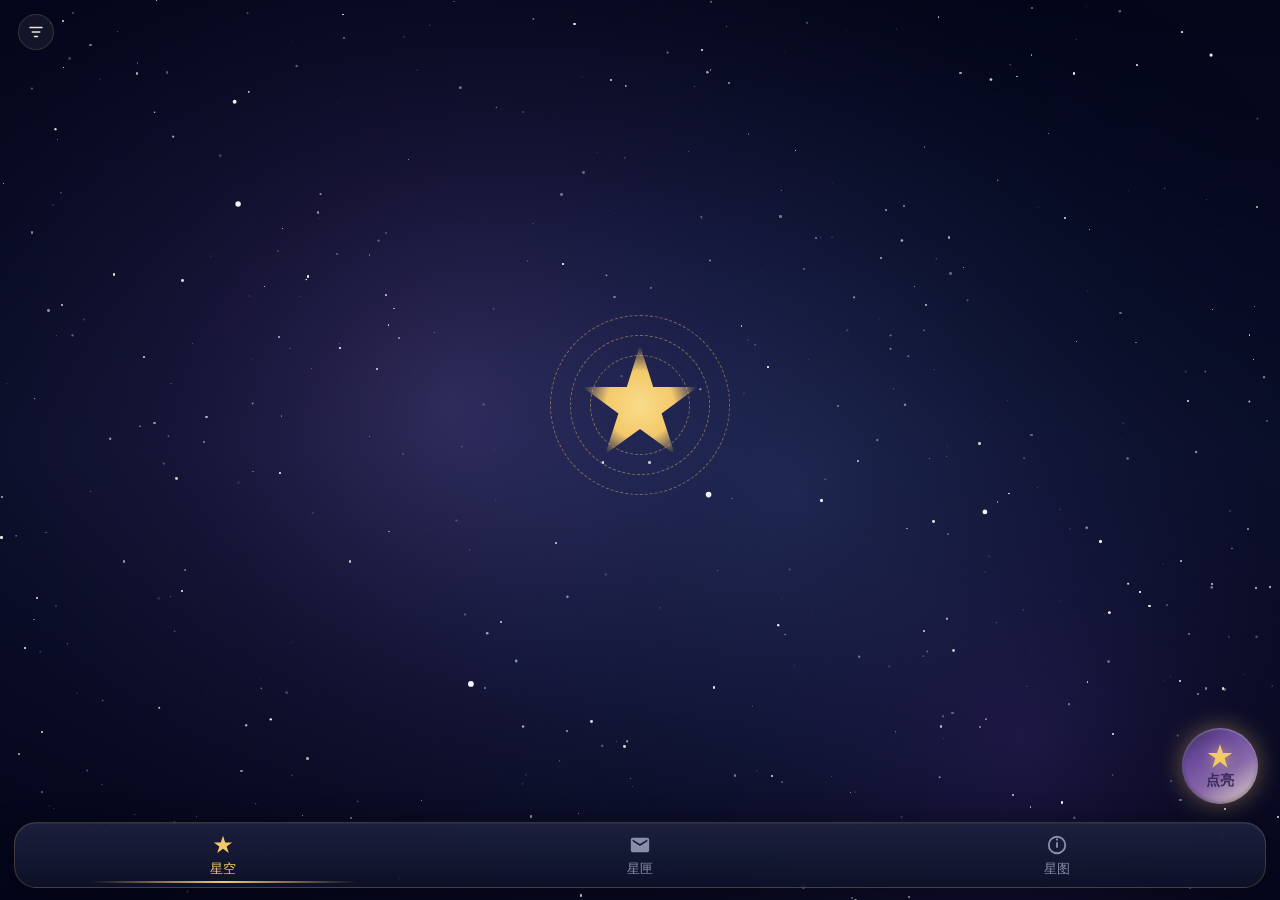
==== index.html @ 1889f966 "Add files via upload" ====
<!DOCTYPE html>
<html lang="zh-CN">
<head>
  <meta charset="UTF-8">
  <meta name="viewport" content="width=device-width, initial-scale=1, viewport-fit=cover">
  <meta name="theme-color" content="#0a0e1a">
  <title>星语</title>
  <link rel="icon" href="data:image/svg+xml,%3Csvg xmlns='http://www.w3.org/2000/svg' viewBox='0 0 100 100'%3E%3Ctext y='.9em' font-size='90'%3E⭐%3C/text%3E%3C/svg%3E">
  <link rel="stylesheet" href="css/style.css?v=20260917AI">
</head>
<body>
  <!-- ============ 星空首页 ============ -->
  <div id="sky" class="sky">
    <!-- 顶部栏 -->
    <header class="topbar">
      <button class="tb-icon" id="btn-filter" aria-label="筛选">
        <svg viewBox="0 0 24 24" fill="none" stroke="currentColor" stroke-width="2" stroke-linecap="round" stroke-linejoin="round"><path d="M4 6h16M7 12h10M10 18h4"/></svg>
      </button>
      <div class="tb-right" style="width:36px"></div>
    </header>

    <!-- 筛选下拉 -->
    <div id="filter-bar" class="filter-bar" hidden>
      <button class="fb-item active" data-filter="all">全部</button>
      <button class="fb-item" data-filter="happy">开心</button>
      <button class="fb-item" data-filter="calm">平静</button>
      <button class="fb-item" data-filter="sad">难过</button>
      <button class="fb-item" data-filter="annoyed">烦躁</button>
      <button class="fb-item" data-filter="angry">愤怒</button>
      <button class="fb-item" data-filter="anxious">焦虑</button>
      <button class="fb-item" data-filter="tired">疲惫</button>
    </div>

    <!-- 背景层 -->
    <canvas id="sky-canvas" class="sky-canvas"></canvas>
    <div class="sky-bg" id="sky-bg"></div>
    <!-- 中心大金星 + 涟漪（仅空状态展示） -->
    <div class="sky-center" id="sky-center" hidden>
      <div class="center-star"></div>
      <div class="center-ripples">
        <span></span><span></span><span></span>
      </div>
    </div>
    <!-- 数据星星 -->
    <div class="sky-stars" id="sky-stars"></div>

    <!-- FAB -->
    <button id="fab-add" class="fab-add" aria-label="点亮">
      <svg viewBox="0 0 48 48" class="fab-star"><path d="M24 4 L29 19 L45 19 L32 28 L37 44 L24 34 L11 44 L16 28 L3 19 L19 19 Z"/></svg>
      <span>点亮</span>
    </button>
  </div>

  <!-- 底部 Tab（放在 #sky 外，保证在各面板之上可点击） -->
  <nav class="nav">
    <button class="nav-item active" data-tab="sky"><svg viewBox="0 0 24 24" fill="currentColor"><path d="M12 2l2.4 7.2H22l-6 4.4 2.3 7-6.3-4.5-6.3 4.5 2.3-7L2 9.2h7.6z"/></svg><span>星空</span></button>
    <button class="nav-item" data-tab="box"><svg viewBox="0 0 24 24" fill="currentColor"><path d="M20 4H4a2 2 0 0 0-2 2v12a2 2 0 0 0 2 2h16a2 2 0 0 0 2-2V6a2 2 0 0 0-2-2zm0 4-8 5-8-5V6l8 5 8-5v2z"/></svg><span>星匣</span></button>
    <button class="nav-item" data-tab="stats"><svg viewBox="0 0 24 24" fill="currentColor"><path d="M12 2a10 10 0 1 0 10 10A10 10 0 0 0 12 2zm0 18a8 8 0 1 1 8-8 8 8 0 0 1-8 8zm-1-11h2v6h-2zm0-4h2v2h-2z"/></svg><span>星图</span></button>
  </nav>

  <!-- ============ 收集页 ============ -->
  <div id="view-box" class="panel" hidden>
    <header class="panel-header">
      <div class="ph-row">
        <button class="panel-back" data-close aria-label="返回星空">
          <svg viewBox="0 0 24 24" fill="none" stroke="currentColor" stroke-width="2" stroke-linecap="round" stroke-linejoin="round"><path d="m15 18-6-6 6-6"/></svg>
        </button>
        <h2>收集</h2>
      </div>
      <p class="panel-sub">那些已经翻篇的心事，被星光轻轻收好</p>
    </header>
    <div id="box-list"></div>
    <div id="box-empty" class="panel-empty" hidden>还没有收藏的星星</div>
  </div>

  <!-- ============ 星图页 ============ -->
  <div id="view-stats" class="panel panel-chart" hidden>
    <header class="chart-header">
      <button class="panel-back chart-back" data-close aria-label="返回星空">
        <svg viewBox="0 0 24 24" fill="none" stroke="currentColor" stroke-width="2" stroke-linecap="round" stroke-linejoin="round"><path d="m15 18-6-6 6-6"/></svg>
      </button>
      <span class="ch-deco"></span>
      <h2>星图</h2>
      <span class="ch-deco"></span>
    </header>
    <div id="stats-body" class="chart-body"></div>
  </div>

  <!-- ============ 写信弹层 ============ -->
  <div id="compose" class="sheet" hidden>
    <div class="sheet-mask" id="compose-mask"></div>
    <div class="compose-sheet">
      <button class="cs-close" id="compose-close">✕</button>
      <div class="cs-title">把心事写进星光</div>

      <!-- 纸感输入框 -->
      <div class="paper-input">
        <textarea id="write-text" rows="5" placeholder="今天想写点什么…"></textarea>
      </div>

      <!-- 心情：圆形 5 角星按钮（不是 emoji） -->
      <div class="cs-moods" id="write-moods"></div>

      <!-- 标签 -->
      <div class="cs-tags" id="write-tags"></div>

      <div class="cs-actions">
        <button class="sh-btn" id="btn-image">📷</button>
        <button class="sh-btn" id="btn-voice">🎤</button>
        <button class="sh-send" id="btn-send">点亮</button>
      </div>

      <div class="write-preview-images" id="preview-images"></div>
      <div class="write-preview-voice" id="preview-voice" hidden></div>
    </div>
  </div>

  <!-- ============ 详情弹层 ============ -->
  <div id="detail" class="sheet" hidden>
    <div class="sheet-mask" id="detail-mask"></div>
    <div class="sheet-body" id="detail-body"></div>
  </div>

  <!-- Toast -->
  <div id="toast" class="toast"></div>

  <!-- 录音指示 -->
  <div id="rec-indicator" class="rec-indicator" hidden>
    <div class="rec-ring"></div>
    <span id="rec-time">00:00</span>
    <button id="rec-cancel" type="button">取消</button>
  </div>

  <input type="file" id="file-image" accept="image/*" multiple hidden>

  <script src="js/data.js?v=20260917AI"></script>
  <script src="js/db.js?v=20260917AI"></script>
  <script src="js/app.js?v=20260917AI"></script>
</body>
</html>
---- css/style.css ----
/* ============ 星语 V2 · 完全对齐参考图 ============ */
@import url('https://fonts.loli.net/css2?family=Caveat:wght@400;500;600;700&family=Noto+Serif+SC:wght@300;500;700&display=swap');

:root {
  --bg-0: #080c18;
  --bg-1: #0e1328;
  --gold: #f4c96a;
  --gold-dim: #c89a3a;
  --gold-glow: rgba(244, 201, 106, 0.5);
  --glass: rgba(14, 18, 40, 0.82);
  --glass-brd: rgba(244, 201, 106, 0.28);
  --text: #ede7d9;
  --text-soft: #8a8fa8;
}
* { box-sizing: border-box; margin: 0; padding: 0; -webkit-tap-highlight-color: transparent; }
html, body { height: 100%; overflow: hidden; }
body { font-family: 'Noto Serif SC', serif; color: var(--text); -webkit-font-smoothing: antialiased; font-size: 16px; -webkit-text-size-adjust: 100%; }

/* ============ 星云背景（Canvas 动态绘制） ============ */
.sky {
  position: fixed; inset: 0;
  background: linear-gradient(180deg, #04061a 0%, #0a0e28 50%, #04061a 100%);
  overflow: hidden;
}
.sky-canvas {
  position: absolute; inset: 0;
  width: 100%; height: 100%;
  pointer-events: none;
}

/* 背景星点（多层） */
.sky-bg { position: absolute; inset: 0; pointer-events: none; }
.sky-bg .bg-s {
  position: absolute; border-radius: 50%;
  background: #fff;
  animation: twinkle 3s ease-in-out infinite;
}
@keyframes twinkle {
  0%,100% { opacity: 0.15; transform: scale(0.9); }
  50%     { opacity: 1;    transform: scale(1.2); }
}

/* ============ 顶部栏 ============ */
.topbar {
  position: relative; z-index: 10;
  display: flex; align-items: center; justify-content: space-between;
  padding: 14px 18px 6px;
  padding-top: calc(env(safe-area-inset-top) + 14px);
}
/* 标题组：— 星语 —（与星图页标题同款） */
.tb-title-wrap {
  display: flex; align-items: center; gap: 10px;
}
.tb-title {
  font-family: 'Noto Serif SC', serif;
  font-size: 24px; font-weight: 700;
  color: #f5f1e6;
  letter-spacing: 6px;
  padding-left: 6px; /* 抵消末字间距，视觉居中 */
  text-shadow: 0 0 18px rgba(170,185,255,0.45);
}
.tb-deco {
  flex: 0 0 auto; width: 26px; height: 2px; border-radius: 2px;
  background: linear-gradient(90deg, transparent, rgba(205,212,240,0.75));
}
.tb-deco:last-child {
  background: linear-gradient(90deg, rgba(205,212,240,0.75), transparent);
}
.tb-right { display: flex; gap: 14px; }
.tb-icon {
  width: 36px; height: 36px; border-radius: 50%;
  display: flex; align-items: center; justify-content: center;
  background: rgba(255,255,255,0.06);
  border: 1px solid rgba(244,201,106,0.15);
  color: var(--text);
  cursor: pointer;
  transition: all 0.2s;
}
.tb-icon svg { width: 18px; height: 18px; }
.tb-icon:active { background: rgba(244,201,106,0.15); color: var(--gold); }

/* 筛选栏：8 项换行，每行 4 个等宽，一屏看全 */
.filter-bar {
  position: relative; z-index: 10;
  display: flex; flex-wrap: wrap; gap: 8px; padding: 6px 18px;
}
.filter-bar[hidden] { display: none; }
.fb-item {
  flex: 0 0 calc(25% - 6px);
  font-family: 'Noto Serif SC', serif; font-size: 14px;
  padding: 7px 0; border-radius: 18px;
  background: rgba(255,255,255,0.06);
  border: 1px solid rgba(244,201,106,0.15);
  color: var(--text-soft);
  cursor: pointer; white-space: nowrap; text-align: center;
}
.fb-item.active {
  background: rgba(244,201,106,0.18);
  border-color: var(--gold-dim);
  color: var(--gold);
}

/* ============ 中心金星 + 涟漪（空状态） ============ */
.sky-center {
  position: absolute; top: 45%; left: 50%;
  transform: translate(-50%, -50%);
  pointer-events: none;
}
.center-star {
  width: 120px; height: 120px;
  margin: 0 auto;
  background: radial-gradient(circle, #f9dc8a 0%, var(--gold) 40%, transparent 70%);
  clip-path: polygon(50% 0%, 61% 35%, 98% 35%, 68% 57%, 79% 91%, 50% 70%, 21% 91%, 32% 57%, 2% 35%, 39% 35%);
  animation: bigStarPulse 3s ease-in-out infinite;
}
@keyframes bigStarPulse {
  0%,100% { filter: drop-shadow(0 0 30px var(--gold-glow)); }
  50%     { filter: drop-shadow(0 0 50px var(--gold-glow)); }
}
.center-ripples {
  position: absolute; top: 50%; left: 50%;
  transform: translate(-50%, -50%);
  width: 180px; height: 180px;
  pointer-events: none;
}
.center-ripples span {
  position: absolute; left: 50%; top: 50%;
  transform: translate(-50%, -50%);
  border: 1px dashed rgba(244,201,106,0.45);
  border-radius: 50%;
  animation: none;
}
.center-ripples span:nth-child(1) { width: 100px; height: 100px; }
.center-ripples span:nth-child(2) { width: 140px; height: 140px; }
.center-ripples span:nth-child(3) { width: 180px; height: 180px; }
@keyframes ripple {
  0%   { transform: translate(-50%,-50%) scale(0.4); opacity: 1; }
  100% { transform: translate(-50%,-50%) scale(1.4); opacity: 0; }
}

/* ============ 数据星星（圆润发光 5 角星 · drop-shadow 发光） ============ */
.sky-stars { position: absolute; inset: 0; pointer-events: none; }
.dstar {
  position: absolute; pointer-events: auto; cursor: pointer;
  width: 40px; height: 40px;
  transition: transform 0.3s cubic-bezier(0.34,1.56,0.64,1);
  animation: dFloat 5s ease-in-out infinite;
}
.dstar:active { transform: scale(1.25); }
.dstar svg {
  width: 100%; height: 100%;
  filter: drop-shadow(0 0 8px var(--glow, rgba(244,201,106,0.55)))
          drop-shadow(0 0 20px var(--glow, rgba(244,201,106,0.3)));
}
.dstar.new { animation: dAppear 0.7s cubic-bezier(0.34,1.56,0.64,1) both; }
@keyframes dFloat {
  0%,100% { transform: translateY(0); }
  50%     { transform: translateY(-5px); }
}
@keyframes dAppear {
  from { transform: scale(0) translateY(-30px); opacity: 0; }
}

/* 心情颜色映射（fallback；实际以 JS MOOD_GRAD 内联为准，两处保持同值） */
.dstar[data-mood="happy"]   { --c1:#f4c96a; --c2:#d4a94a; --glow:rgba(244,201,106,0.6); }
.dstar[data-mood="calm"]    { --c1:#a8c5f0; --c2:#7a9ad4; --glow:rgba(140,180,240,0.5); }
.dstar[data-mood="sad"]     { --c1:#8eb8d8; --c2:#5a8ab0; --glow:rgba(120,170,210,0.5); }
.dstar[data-mood="annoyed"] { --c1:#d8a89a; --c2:#b07060; --glow:rgba(220,160,130,0.5); }
.dstar[data-mood="angry"]   { --c1:#c88080; --c2:#a05050; --glow:rgba(220,120,120,0.5); }
.dstar[data-mood="anxious"] { --c1:#c0a8e8; --c2:#9070c0; --glow:rgba(180,150,230,0.5); }
.dstar[data-mood="tired"]   { --c1:#a0a0c0; --c2:#707090; --glow:rgba(170,170,200,0.4); }

/* ============ FAB ============ */
.fab-add {
  position: fixed; right: 22px; bottom: 96px; z-index: 9;
  width: 76px; height: 76px; border-radius: 50%;
  border: none; cursor: pointer;
  background: linear-gradient(145deg, #3a2a5a 0%, #6a4a9a 30%, #8a6aaa 60%, #e8dcc8 100%);
  box-shadow:
    0 0 25px rgba(244,201,106,0.4),
    inset 0 1px 2px rgba(255,255,255,0.35),
    inset 0 -2px 4px rgba(0,0,0,0.3);
  display: flex; flex-direction: column; align-items: center; justify-content: center;
  gap: 2px;
  transition: transform 0.2s;
}
.fab-add:active { transform: scale(0.93); }
.fab-star {
  width: 28px; height: 28px;
  fill: var(--gold);
  filter: drop-shadow(0 0 6px var(--gold-glow));
}
.fab-add span {
  font-family: 'Caveat', cursive;
  font-size: 14px; font-weight: 600;
  color: #3a2a5a;
}

/* ============ 底部 Tab ============ */
.nav {
  position: fixed; left: 14px; right: 14px; bottom: 12px;
  padding-bottom: calc(env(safe-area-inset-bottom) + 0px);
  background: linear-gradient(180deg, rgba(30,34,64,0.9), rgba(14,18,40,0.92));
  backdrop-filter: blur(18px);
  border: 1px solid rgba(244,201,106,0.2);
  border-radius: 22px;
  display: flex; z-index: 26; overflow: visible;
  box-shadow: 0 4px 30px rgba(0,0,0,0.4), inset 0 1px 0 rgba(255,255,255,0.05);
}
.nav-item {
  flex: 1; background: none; border: none; cursor: pointer;
  display: flex; flex-direction: column; align-items: center; justify-content: center;
  gap: 4px; padding: 11px 0 9px;
  color: var(--text-soft);
  font-family: 'Caveat', cursive; font-size: 13px;
  position: relative;
  transition: color 0.25s;
}
.nav-item svg { width: 22px; height: 22px; }
.nav-item.active { color: var(--gold); }
.nav-item.active::after {
  content: ''; position: absolute; bottom: 4px; left: 18%; right: 18%;
  height: 2px; border-radius: 2px;
  background: linear-gradient(90deg, transparent, var(--gold), transparent);
}

/* ============ 通用 Sheet 蒙层 ============ */
.sheet { position: fixed; inset: 0; z-index: 30; }
.sheet[hidden] { display: none; }
.sheet-mask { position: absolute; inset: 0; background: rgba(5,8,20,0.7); backdrop-filter: blur(3px); animation: maskIn 0.25s ease; }
@keyframes maskIn { from { opacity: 0; } }

/* ============ 写信 Sheet ============ */
.compose-sheet {
  position: absolute; left: 0; right: 0; top: 0; bottom: 0;
  padding: 48px 20px 22px;
  padding-bottom: calc(22px + env(safe-area-inset-bottom));
  background: linear-gradient(180deg, rgba(18,22,48,0.98), rgba(10,14,32,0.98));
  backdrop-filter: blur(24px);
  border: none;
  border-radius: 0;
  box-shadow: none;
  animation: sheetFade 0.28s ease-out;
  overflow-y: auto;
}
@keyframes sheetFade { from { opacity: 0; } }
@keyframes sheetUp { from { transform: translateY(100%); } }

/* 顶置装饰 */
.cs-ornament {
  position: absolute; top: 12px; left: 50%; transform: translateX(-50%);
  display: flex; flex-direction: column; align-items: center; gap: 2px;
}
.cs-star {
  width: 60px; height: 60px;
  filter: drop-shadow(0 0 16px var(--gold-glow));
}
.cs-label {
  font-family: 'Caveat', cursive; font-size: 12px;
  color: var(--gold); opacity: 0.8;
}
.cs-close {
  position: absolute;
  top: calc(env(safe-area-inset-top) + 10px); right: 12px;
  background: rgba(244,201,106,0.12);
  border: none; border-radius: 50%;
  width: 32px; height: 32px;
  color: var(--gold); font-size: 16px; cursor: pointer;
  z-index: 2;
}
.cs-title {
  font-family: 'Noto Serif SC', serif;
  font-size: 22px; font-weight: 500;
  text-align: center;
  color: var(--gold);
  margin: 0 0 24px;
  letter-spacing: 6px;
}

/* 纸感输入框 */
.paper-input {
  background: linear-gradient(180deg, #f9f0d8 0%, #f2e8cc 100%);
  border-radius: 12px;
  padding: 14px 16px 10px;
  box-shadow: inset 0 2px 8px rgba(0,0,0,0.1);
  position: relative;
}
.paper-input textarea {
  display: block; width: 100%;
  border: none; outline: none; resize: none;
  background: transparent;
  font-family: 'Noto Serif SC', serif;
  font-size: 16px; line-height: 1.8;
  color: #2a2a2a;
  min-height: 130px;
  background-image: repeating-linear-gradient(
    0deg, transparent 0, transparent 28px,
    rgba(180,160,100,0.25) 28px, rgba(180,160,100,0.25) 29px
  );
}
.paper-input textarea::placeholder { color: rgba(90,80,60,0.4); }

/* 心情按钮：圆形 + 5角星 SVG（不是 emoji） */
.cs-moods {
  display: flex; justify-content: space-between; gap: 4px;
  margin-top: 18px;
}
.cs-mood-btn {
  flex: 1 1 0; min-width: 0;
  background: rgba(20,24,48,0.7);
  border: 1px solid rgba(244,201,106,0.1);
  border-radius: 14px;
  padding: 9px 2px;
  cursor: pointer;
  display: flex; flex-direction: column; align-items: center; gap: 5px;
  transition: all 0.25s;
}
.cs-mood-btn .mood-circle {
  width: 40px; height: 40px; border-radius: 50%;
  background: rgba(255,255,255,0.05);
  display: flex; align-items: center; justify-content: center;
  transition: all 0.25s;
}
.cs-mood-btn .mood-circle svg { width: 25px; height: 25px; }
.cs-mood-btn .mood-name {
  font-family: 'Noto Serif SC', serif; font-size: 12px;
  color: var(--text-soft);
  white-space: nowrap;
}
.cs-mood-btn.selected {
  border-color: var(--gold-dim);
  background: rgba(244,201,106,0.1);
}
.cs-mood-btn.selected .mood-circle {
  background: var(--gold);
  box-shadow: 0 0 16px var(--gold-glow);
  transform: scale(1.08);
}
.cs-mood-btn.selected .mood-circle svg { fill: #5a3a10; }
.cs-mood-btn.selected .mood-name { color: var(--gold); }

/* 标签 */
.cs-tags { display: flex; flex-wrap: nowrap; gap: 8px; margin-top: 14px; }
.cs-tags button {
  flex: 1 1 0; min-width: 0;
  font-family: 'Noto Serif SC', serif; font-size: 14px;
  background: rgba(20,24,48,0.7);
  border: 1px solid rgba(244,201,106,0.12);
  border-radius: 18px;
  padding: 8px 4px; cursor: pointer;
  color: var(--text-soft);
  white-space: nowrap; text-align: center;
  transition: all 0.25s;
}
.cs-tags button.selected {
  background: rgba(244,201,106,0.15);
  border-color: var(--gold-dim);
  color: var(--gold);
}

.cs-actions { display: flex; gap: 10px; align-items: center; margin-top: 20px; }
.sh-btn {
  width: 42px; height: 42px; border-radius: 50%;
  border: 1px solid rgba(244,201,106,0.18);
  background: rgba(20,24,48,0.7);
  font-size: 17px; cursor: pointer;
}
.sh-btn:active { transform: scale(0.92); }
.sh-send {
  flex: 1; margin-left: auto;
  font-family: 'Caveat', cursive; font-size: 20px; font-weight: 600;
  padding: 12px 24px;
  border: 1.5px solid var(--gold-dim);
  background: linear-gradient(145deg, rgba(25,30,55,0.95), rgba(40,30,70,0.9));
  color: var(--gold);
  border-radius: 999px;
  cursor: pointer;
  letter-spacing: 4px;
  box-shadow: 0 0 20px rgba(244,201,106,0.25);
  transition: all 0.2s;
}
.sh-send:active { transform: scale(0.97); }

.write-preview-images { display: flex; flex-wrap: wrap; gap: 8px; margin-top: 12px; }
.write-preview-images img { width: 56px; height: 56px; object-fit: cover; border-radius: 8px; border: 1px solid rgba(244,201,106,0.2); }
.write-preview-voice { margin-top: 10px; font-family: 'Caveat', cursive; color: var(--gold); }

/* ============ 详情 Sheet ============ */
.sheet-body {
  position: absolute; left: 12px; right: 12px; bottom: 16px;
  padding: 22px;
  padding-bottom: calc(22px + env(safe-area-inset-bottom));
  background: linear-gradient(180deg, rgba(22,28,56,0.97), rgba(12,16,36,0.98));
  backdrop-filter: blur(20px);
  border: 1.5px solid var(--glass-brd);
  border-radius: 24px;
  box-shadow: 0 0 40px rgba(244,201,106,0.12);
  animation: sheetUp 0.3s cubic-bezier(0.34,1.56,0.64,1);
  max-height: 82vh; overflow-y: auto;
}
.bd-title { font-family: 'Caveat', cursive; font-size: 22px; color: var(--gold); text-align: center; margin-bottom: 12px; }
.bd-meta { font-family: 'Caveat', cursive; font-size: 14px; color: var(--text-soft); margin-bottom: 10px; text-align: center; }
.bd-text { font-family: 'Noto Serif SC', serif; font-size: 16px; line-height: 1.8; color: var(--text); white-space: pre-wrap; word-break: break-word; }
.bd-imgs { border-radius: 10px; overflow: hidden; margin: 10px 0; }
.bd-imgs img { width: 100%; display: block; }
.bd-actions { display: flex; gap: 10px; margin-top: 14px; padding-top: 12px; border-top: 1px dashed rgba(244,201,106,0.15); }
.da-btn {
  flex: 1; font-family: 'Caveat', cursive; font-size: 15px;
  padding: 9px; border: 1px solid rgba(244,201,106,0.3);
  border-radius: 10px; background: rgba(20,24,48,0.7); cursor: pointer; color: var(--gold);
}
.da-btn.danger { background: rgba(200,60,60,0.1); border-color: rgba(200,60,60,0.4); color: #f88; }

/* ============ 面板（收集/星图） ============ */
.panel {
  position: fixed; inset: 0;
  background:
    radial-gradient(ellipse 100% 60% at 30% 20%, rgba(140,90,220,0.35), transparent 60%),
    radial-gradient(ellipse 100% 50% at 70% 50%, rgba(70,120,220,0.3), transparent 65%),
    linear-gradient(180deg, #050818, #0a0e28);
  z-index: 22;
  animation: panelIn 0.3s ease;
  overflow-y: auto;
  padding-bottom: calc(110px + env(safe-area-inset-bottom));
}
.panel[hidden] { display: none; }
@keyframes panelIn { from { opacity: 0; transform: translateY(20px); } }
.panel-header {
  padding: 20px 22px 12px;
  padding-top: calc(env(safe-area-inset-top) + 20px);
  text-align: left;
}
.panel-header h2 {
  font-family: 'Noto Serif SC', serif; font-size: 30px; font-weight: 700;
  color: #f0ece0;
  letter-spacing: 4px;
}
/* 返回键行 + 圆形返回按钮 */
.ph-row { display: flex; align-items: center; gap: 12px; }
.panel-back {
  flex-shrink: 0;
  width: 34px; height: 34px; border-radius: 50%;
  display: flex; align-items: center; justify-content: center;
  background: rgba(255,255,255,0.06);
  border: 1px solid rgba(244,201,106,0.18);
  color: #f0ece0; cursor: pointer;
  transition: all 0.2s;
}
.panel-back svg { width: 18px; height: 18px; }
.panel-back:active { background: rgba(244,201,106,0.15); color: var(--gold); }
.panel-sub {
  font-family: 'Noto Serif SC', serif; font-size: 15px;
  color: rgba(240,236,224,0.75);
  margin-top: 8px;
  text-align: center;
}
.panel-empty { font-family: 'Caveat', cursive; font-size: 20px; color: var(--text-soft); text-align: center; padding: 80px 20px; }

/* ============ 收集页 · 堆叠玻璃卡片 ============ */
.collect-wrap { padding: 8px 18px 120px; }
#box-list { padding: 8px 18px 120px; }

/* 单张堆叠卡片 */
.collect-card {
  position: relative;
  margin-bottom: 14px;
  padding: 22px 22px 26px;
  background: linear-gradient(135deg, rgba(30,36,70,0.88), rgba(18,22,50,0.92));
  backdrop-filter: blur(16px);
  border: 1px solid rgba(244,201,106,0.25);
  border-radius: 18px;
  cursor: pointer;
  transition: transform 0.25s, box-shadow 0.25s;
  box-shadow: 0 4px 30px rgba(0,0,0,0.35);
  overflow: visible;
}
.collect-card:active { transform: scale(0.98); }
/* 前卡：粉→金→蓝 渐变描边 */
.collect-card.cc-front {
  border: 1.5px solid transparent;
  background:
    linear-gradient(135deg, rgba(32,38,74,0.92), rgba(18,22,50,0.95)) padding-box,
    linear-gradient(135deg, #ff9ac4 0%, #f4c96a 45%, #7eb8ff 100%) border-box;
  box-shadow: 0 4px 40px rgba(244,201,106,0.18), 0 4px 30px rgba(0,0,0,0.4);
}
/* 后卡：蓝紫半透明 */
.collect-card.cc-back {
  background: linear-gradient(135deg, rgba(60,40,100,0.55), rgba(30,30,70,0.6));
  border-color: rgba(180,140,255,0.25);
  filter: brightness(0.85);
}

/* 右上角装饰星（2-3 颗，随机位置）*/
.collect-card .cc-deco {
  position: absolute;
  filter: drop-shadow(0 0 4px rgba(244,201,106,0.4));
  opacity: 0.6;
  pointer-events: none;
}
.collect-card .cc-deco svg { width: 100%; height: 100%; }

.cc-title {
  font-family: 'Noto Serif SC', serif;
  font-size: 22px; font-weight: 600;
  color: var(--gold);
  margin-bottom: 14px;
  letter-spacing: 2px;
}
/* 卡片内每条内容 */
.cc-item {
  font-size: 14px;
  color: rgba(240,236,224,0.85);
  line-height: 1.6;
  padding: 6px 0;
}
.cc-item + .cc-item {
  border-top: 1px dashed rgba(244,201,106,0.15);
  margin-top: 4px;
}
.cc-meta {
  display: flex; justify-content: space-between; align-items: center;
  margin-top: 14px;
  padding-top: 10px;
  border-top: 1px solid rgba(244,201,106,0.15);
  font-size: 12px;
  color: rgba(240,236,224,0.45);
}
.cc-action {
  background: rgba(244,201,106,0.12);
  border: 1px solid rgba(244,201,106,0.3);
  border-radius: 14px;
  padding: 5px 14px;
  color: var(--gold);
  font-size: 12px;
  cursor: pointer;
}
.cc-text {
  font-family: 'Noto Serif SC', serif; font-size: 15px; line-height: 1.7;
  color: var(--text); white-space: pre-wrap; word-break: break-word;
}
.cc-meta {
  font-family: 'Caveat', cursive; font-size: 13px;
  color: var(--text-soft); margin-top: 10px;
  display: flex; flex-wrap: wrap; gap: 6px 12px;
}
.cc-recycle {
  position: absolute; bottom: 14px; right: 14px;
  font-family: 'Caveat', cursive; font-size: 13px;
  padding: 4px 10px;
  border: 1px solid rgba(244,201,106,0.3);
  border-radius: 12px;
  color: var(--gold);
  background: rgba(20,24,48,0.7);
}

/* ============ 星图页（标题 + 切角科技卡 + 环形图 + 热力日历） ============ */
/* 标题：— 星图 — */
.chart-header {
  position: relative;
  display: flex; align-items: center; justify-content: center; gap: 16px;
  padding: calc(env(safe-area-inset-top) + 20px) 20px 14px;
}
.chart-header h2 {
  font-family: 'Noto Serif SC', serif;
  font-size: 38px; font-weight: 700;
  color: #f5f1e6; letter-spacing: 10px;
  padding-left: 10px; /* 抵消末字间距，视觉居中 */
  text-shadow: 0 0 22px rgba(170,185,255,0.45);
}
.ch-deco {
  flex: 0 0 auto; width: 40px; height: 2px; border-radius: 2px;
  background: linear-gradient(90deg, transparent, rgba(205,212,240,0.75));
}
.ch-deco:last-child {
  background: linear-gradient(90deg, rgba(205,212,240,0.75), transparent);
}
/* 左上角退出键 */
.chart-back {
  position: absolute; left: 18px;
  top: calc(env(safe-area-inset-top) + 22px);
}

.chart-body { padding: 2px 0 150px; }

/* ---- 切角科技卡片 ---- */
.tech-card {
  position: relative;
  margin: 14px 14px 0;
  padding: 20px 16px 22px;
  clip-path: polygon(20px 0, 100% 0, 100% calc(100% - 20px), calc(100% - 20px) 100%, 0 100%, 0 20px);
  background:
    linear-gradient(135deg, rgba(30,36,70,0.78), rgba(14,18,42,0.86)) padding-box,
    linear-gradient(135deg, rgba(246,201,95,0.8), rgba(120,130,220,0.32) 45%, rgba(246,201,95,0.6)) border-box;
  border: 1.5px solid transparent;
  backdrop-filter: blur(10px);
}
/* 左上 / 右下 L 形亮角 */
.tech-card::before, .tech-card::after {
  content: ''; position: absolute; width: 26px; height: 26px; pointer-events: none;
}
.tech-card::before {
  top: 9px; left: 9px;
  border-top: 2px solid #f6c95f; border-left: 2px solid #f6c95f;
  filter: drop-shadow(0 0 5px rgba(246,201,95,0.9));
}
.tech-card::after {
  bottom: 9px; right: 9px;
  border-bottom: 2px solid #f6c95f; border-right: 2px solid #f6c95f;
  filter: drop-shadow(0 0 5px rgba(246,201,95,0.9));
}

/* ---- 统计数字行 ---- */
.ch-nums { display: flex; align-items: center; justify-content: center; gap: 14px; flex-wrap: nowrap; }
.ch-nums .n-item { display: flex; align-items: center; gap: 6px; flex-shrink: 0; white-space: nowrap; }
.n-diamond {
  width: 9px; height: 9px; transform: rotate(45deg);
  background: #8fa4e8; align-self: center;
  box-shadow: 0 0 8px rgba(143,164,232,0.9);
}
.n-label, .n-unit { font-size: 14px; color: #d6dbec; letter-spacing: 1px; white-space: nowrap; }
.n-val {
  font-family: 'Noto Serif SC', serif;
  font-size: 38px; font-weight: 700; line-height: 1;
  color: #f6d27a; white-space: nowrap;
  text-shadow: 0 0 18px rgba(246,201,95,0.6);
}
.n-sep { width: 1px; height: 28px; flex-shrink: 0; background: rgba(205,212,240,0.28); }

/* ---- 环形图（viewBox 两侧各留 75 单位放标注） ---- */
.ring-box { position: relative; width: 100%; max-width: 380px; margin: 2px auto 0; }
.ring-box svg { width: 100%; display: block; overflow: visible; }
.ring-seg { transition: opacity 0.2s; }
/* HTML 标注层：字号恒定，不随 SVG 缩放 */
.ring-labels { position: absolute; inset: 0; pointer-events: none; }
.rl {
  position: absolute; transform: translateY(-50%);
  font-size: 12px; letter-spacing: 0.5px; white-space: nowrap;
  text-shadow: 0 0 8px currentColor;
}
.rl-r { left: 76%; }
.rl-l { right: 76%; text-align: right; }

/* ---- 图例 ---- */
.ch-legend {
  display: flex; flex-wrap: wrap; justify-content: center;
  gap: 8px 15px; margin-top: 16px;
}
.lg2 { display: flex; align-items: center; gap: 6px; font-size: 14px; color: #e2e6f4; }
.lg2 i {
  width: 12px; height: 12px; border-radius: 50%;
  box-shadow: 0 0 7px currentColor;
}

/* ---- 热力日历卡 ---- */
.heat-card { margin-top: 16px; }
.heat-head { display: flex; align-items: center; gap: 12px; margin-bottom: 16px; }
.heat-head .dash {
  flex: 1; height: 1px; max-width: 72px;
  background: repeating-linear-gradient(90deg, rgba(246,201,95,0.45) 0 5px, transparent 5px 10px);
}
.heat-head h3 {
  font-family: 'Noto Serif SC', serif;
  font-size: 19px; font-weight: 500;
  color: #f6d27a; letter-spacing: 3px; white-space: nowrap;
  text-shadow: 0 0 12px rgba(246,201,95,0.4);
}
.heat-board { display: flex; gap: 7px; }
.heat-rownums {
  flex: 0 0 22px; width: 22px;
  display: grid; grid-template-rows: repeat(5, 1fr); gap: 6px;
}
.heat-rownums span {
  display: flex; align-items: center; justify-content: center;
  font-size: 13px; color: rgba(214,220,240,0.6);
  border: 1px solid rgba(150,160,220,0.25); border-radius: 7px;
  background: rgba(120,130,200,0.08);
}
.heat-cells {
  flex: 1; position: relative;
  display: grid; grid-template-columns: repeat(6, 1fr); grid-template-rows: repeat(5, 1fr); gap: 6px;
}
.hc { aspect-ratio: 1; border-radius: 7px; }
.hc.is-gold { box-shadow: 0 0 10px rgba(246,201,95,0.45); }
/* 金色心情趋势曲线（铺满网格） */
.heat-trend {
  position: absolute; inset: 0; width: 100%; height: 100%;
  pointer-events: none; overflow: visible;
}
.trend-dot {
  position: absolute; width: 10px; height: 10px; border-radius: 50%;
  background: #f6d27a; transform: translate(-50%, -50%);
  box-shadow: 0 0 10px rgba(246,201,95,0.9), 0 0 22px rgba(246,201,95,0.5);
  z-index: 2;
}
/* 洞察语 */
.ch-insight {
  display: flex; align-items: center; justify-content: center; gap: 9px;
  margin-top: 18px; font-size: 14.5px; color: #ecd9ad; letter-spacing: 1px;
}
.ch-insight i {
  width: 15px; height: 15px; border-radius: 50%;
  border: 1.5px solid rgba(246,201,95,0.75);
  box-shadow: 0 0 8px rgba(246,201,95,0.4);
}

/* ============ Toast ============ */
.toast {
  position: fixed; left: 50%; bottom: 110px; z-index: 40;
  transform: translateX(-50%) translateY(10px);
  background: rgba(8,12,26,0.95); backdrop-filter: blur(10px);
  border: 1px solid var(--glass-brd);
  color: var(--gold);
  font-family: 'Caveat', cursive; font-size: 18px;
  padding: 9px 24px; border-radius: 999px;
  opacity: 0; pointer-events: none;
  transition: opacity 0.3s, transform 0.3s;
  box-shadow: 0 0 20px rgba(244,201,106,0.2);
}
.toast.show { opacity: 1; transform: translateX(-50%); }

/* ============ 录音 ============ */
.rec-indicator {
  position: fixed; inset: 0; z-index: 50;
  display: flex; flex-direction: column; align-items: center; justify-content: center;
  background: rgba(5,8,20,0.97); color: var(--gold); gap: 24px;
}
.rec-indicator[hidden] { display: none !important; }
.rec-ring {
  width: 80px; height: 80px; border-radius: 50%;
  border: 2px solid var(--gold);
  animation: recRing 1.2s ease-out infinite;
}
@keyframes recRing {
  0% { transform: scale(0.8); opacity: 1; }
  100% { transform: scale(1.6); opacity: 0; }
}
.rec-indicator span { font-family: 'Caveat', cursive; font-size: 36px; }
.rec-indicator button {
  background: transparent; border: 1px solid var(--gold);
  border-radius: 999px; color: var(--gold);
  padding: 10px 28px; font-size: 18px; cursor: pointer;
}

/* ============ 小屏手机适配（≤360px：iPhone SE / 迷你安卓） ============ */
@media (max-width: 360px) {
  /* 首页标题 */
  .tb-title { font-size: 21px; letter-spacing: 4px; padding-left: 4px; }
  .tb-deco { width: 20px; }
  /* 写信弹层：7 个心情按钮收一档 */
  .cs-moods { gap: 3px; }
  .cs-mood-btn { padding: 8px 1px; border-radius: 12px; }
  .cs-mood-btn .mood-circle { width: 34px; height: 34px; }
  .cs-mood-btn .mood-circle svg { width: 21px; height: 21px; }
  .cs-mood-btn .mood-name { font-size: 11px; }
  .cs-title { font-size: 20px; letter-spacing: 4px; margin-bottom: 18px; }
  .cs-tags { gap: 6px; }
  .cs-tags button { font-size: 13px; padding: 7px 2px; }
  /* 星图 */
  .chart-header h2 { font-size: 32px; letter-spacing: 8px; padding-left: 8px; }
  .ch-deco { width: 30px; }
  .tech-card { margin: 12px 10px 0; padding: 16px 12px 18px; }
  .ch-nums { gap: 12px; }
  .n-label, .n-unit { font-size: 13px; }
  .n-val { font-size: 34px; }
  .n-sep { height: 26px; }
  .rl { font-size: 11px; }
  .rl-r { left: 77%; }
  .rl-l { right: 77%; }
  .heat-head h3 { font-size: 16px; letter-spacing: 2px; }
  .lg2 { font-size: 13px; }
  /* 星匣 */
  .panel-header h2 { font-size: 26px; }
  .collect-card { padding: 18px 16px 22px; }
  /* FAB 略收 */
  .fab-add { width: 68px; height: 68px; right: 18px; bottom: 90px; }
  .fab-star { width: 24px; height: 24px; }
}
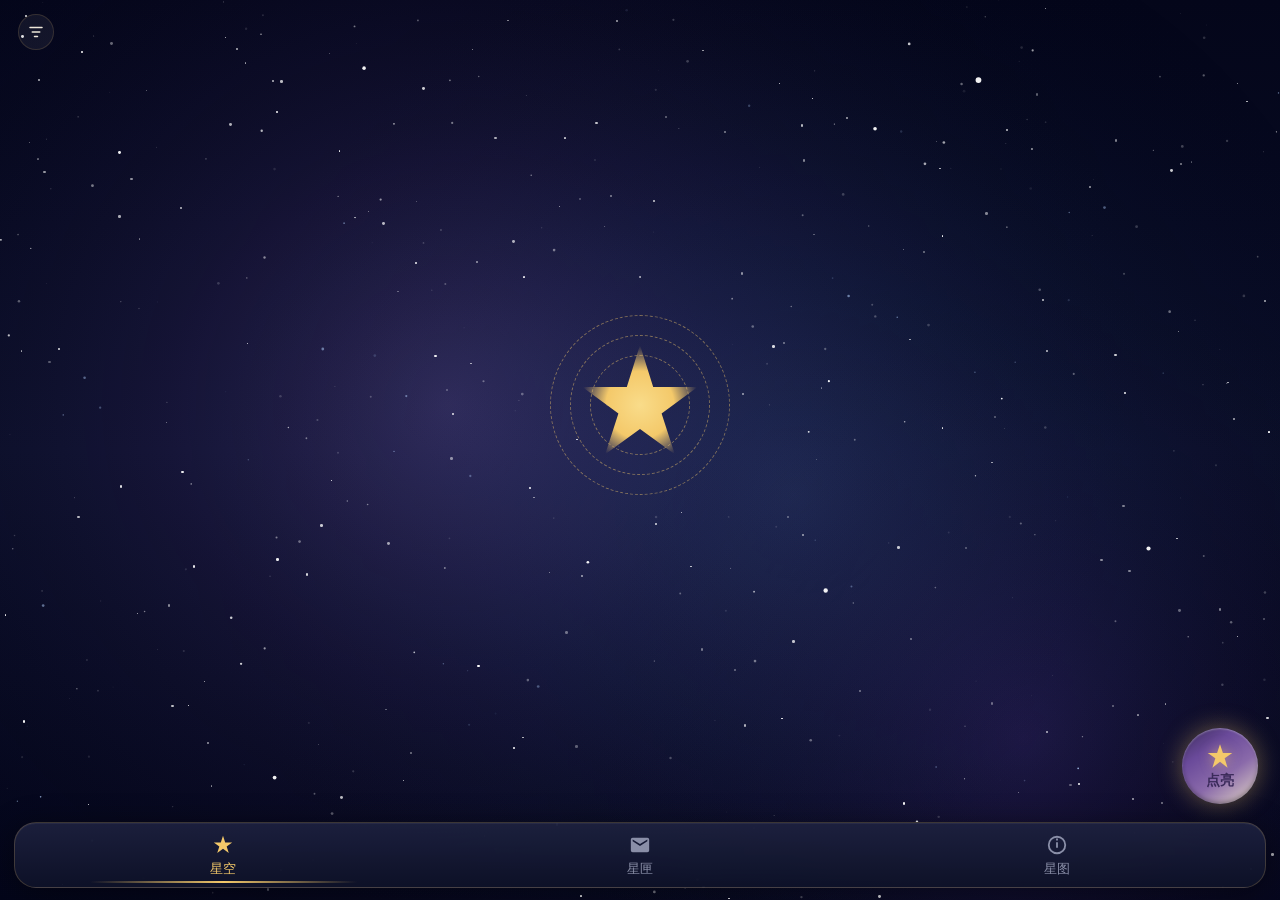
==== commit f9c673a7: "Add files via upload" ====
--- a/index.html
+++ b/index.html
@@ -1,12 +1,17 @@
-<!DOCTYPE html>
+﻿<!DOCTYPE html>
 <html lang="zh-CN">
 <head>
   <meta charset="UTF-8">
   <meta name="viewport" content="width=device-width, initial-scale=1, viewport-fit=cover">
   <meta name="theme-color" content="#0a0e1a">
+  <meta name="apple-mobile-web-app-capable" content="yes">
+  <meta name="apple-mobile-web-app-status-bar-style" content="black-translucent">
+  <meta name="apple-mobile-web-app-title" content="星语">
   <title>星语</title>
-  <link rel="icon" href="data:image/svg+xml,%3Csvg xmlns='http://www.w3.org/2000/svg' viewBox='0 0 100 100'%3E%3Ctext y='.9em' font-size='90'%3E⭐%3C/text%3E%3C/svg%3E">
-  <link rel="stylesheet" href="css/style.css?v=20260917AI">
+  <link rel="icon" href="icon.svg" type="image/svg+xml">
+  <link rel="apple-touch-icon" href="icon.svg">
+  <link rel="manifest" href="manifest.webmanifest">
+  <link rel="stylesheet" href="css/style.css?v=20260919QA">
 </head>
 <body>
   <!-- ============ 星空首页 ============ -->
@@ -60,25 +65,32 @@
 
   <!-- ============ 收集页 ============ -->
   <div id="view-box" class="panel" hidden>
-    <header class="panel-header">
-      <div class="ph-row">
-        <button class="panel-back" data-close aria-label="返回星空">
-          <svg viewBox="0 0 24 24" fill="none" stroke="currentColor" stroke-width="2" stroke-linecap="round" stroke-linejoin="round"><path d="m15 18-6-6 6-6"/></svg>
-        </button>
-        <h2>收集</h2>
+    <header id="box-month-head">
+      <div class="bm-title">
+        <span id="bm-year"></span><span id="bm-mon"></span>
       </div>
-      <p class="panel-sub">那些已经翻篇的心事，被星光轻轻收好</p>
+      <button id="bm-picker" class="bm-picker" aria-label="选择月份">
+        <svg viewBox="0 0 24 24" fill="none" stroke="currentColor" stroke-width="2" stroke-linecap="round" stroke-linejoin="round">
+          <rect x="3" y="4" width="18" height="18" rx="2"/><path d="M16 2v4M8 2v4M3 10h18"/>
+        </svg>
+      </button>
     </header>
     <div id="box-list"></div>
     <div id="box-empty" class="panel-empty" hidden>还没有收藏的星星</div>
+
+    <!-- 月份快速跳转浮层：年份条 + 12月格子 -->
+    <div id="bm-pop" hidden>
+      <div id="bm-pop-mask"></div>
+      <div id="bm-pop-card">
+        <div id="bmp-years"></div>
+        <div id="bmp-months"></div>
+      </div>
+    </div>
   </div>
 
   <!-- ============ 星图页 ============ -->
   <div id="view-stats" class="panel panel-chart" hidden>
     <header class="chart-header">
-      <button class="panel-back chart-back" data-close aria-label="返回星空">
-        <svg viewBox="0 0 24 24" fill="none" stroke="currentColor" stroke-width="2" stroke-linecap="round" stroke-linejoin="round"><path d="m15 18-6-6 6-6"/></svg>
-      </button>
       <span class="ch-deco"></span>
       <h2>星图</h2>
       <span class="ch-deco"></span>
@@ -104,14 +116,14 @@
       <!-- 标签 -->
       <div class="cs-tags" id="write-tags"></div>
 
+      <div class="write-preview-images" id="preview-images"></div>
+      <div class="write-preview-voice" id="preview-voice" hidden></div>
+
       <div class="cs-actions">
         <button class="sh-btn" id="btn-image">📷</button>
         <button class="sh-btn" id="btn-voice">🎤</button>
         <button class="sh-send" id="btn-send">点亮</button>
       </div>
-
-      <div class="write-preview-images" id="preview-images"></div>
-      <div class="write-preview-voice" id="preview-voice" hidden></div>
     </div>
   </div>
 
@@ -119,6 +131,21 @@
   <div id="detail" class="sheet" hidden>
     <div class="sheet-mask" id="detail-mask"></div>
     <div class="sheet-body" id="detail-body"></div>
+  </div>
+
+  <!-- ============ 星语卡预览弹层 ============ -->
+  <div id="card-view" class="sheet" hidden>
+    <div class="sheet-mask" id="cardview-mask"></div>
+    <div class="cardview-sheet">
+      <button class="cv-close" id="cardview-close" aria-label="关闭">✕</button>
+      <div class="cv-title">星语卡</div>
+      <div class="cv-preview">
+        <img id="cv-image" alt="星语卡预览">
+      </div>
+      <div class="cv-styles" id="cv-styles"></div>
+      <button class="cv-save" id="cv-save">保存到相册</button>
+      <p class="cv-tip" id="cv-tip" hidden>iPhone 请点上方大图，长按选择「存储到相册」</p>
+    </div>
   </div>
 
   <!-- Toast -->
@@ -133,8 +160,17 @@
 
   <input type="file" id="file-image" accept="image/*" multiple hidden>
 
-  <script src="js/data.js?v=20260917AI"></script>
-  <script src="js/db.js?v=20260917AI"></script>
-  <script src="js/app.js?v=20260917AI"></script>
+  <script src="js/data.js?v=20260919QA"></script>
+  <script src="js/db.js?v=20260919QA"></script>
+  <script src="js/app.js?v=20260919QA"></script>
+  <script>
+    if ('serviceWorker' in navigator) {
+      window.addEventListener('load', function () {
+navigator.serviceWorker.register('sw.js').catch(function (err) {          
+  console.warn('SW register failed:', err);
+        });
+      });
+    }
+  </script>
 </body>
 </html>
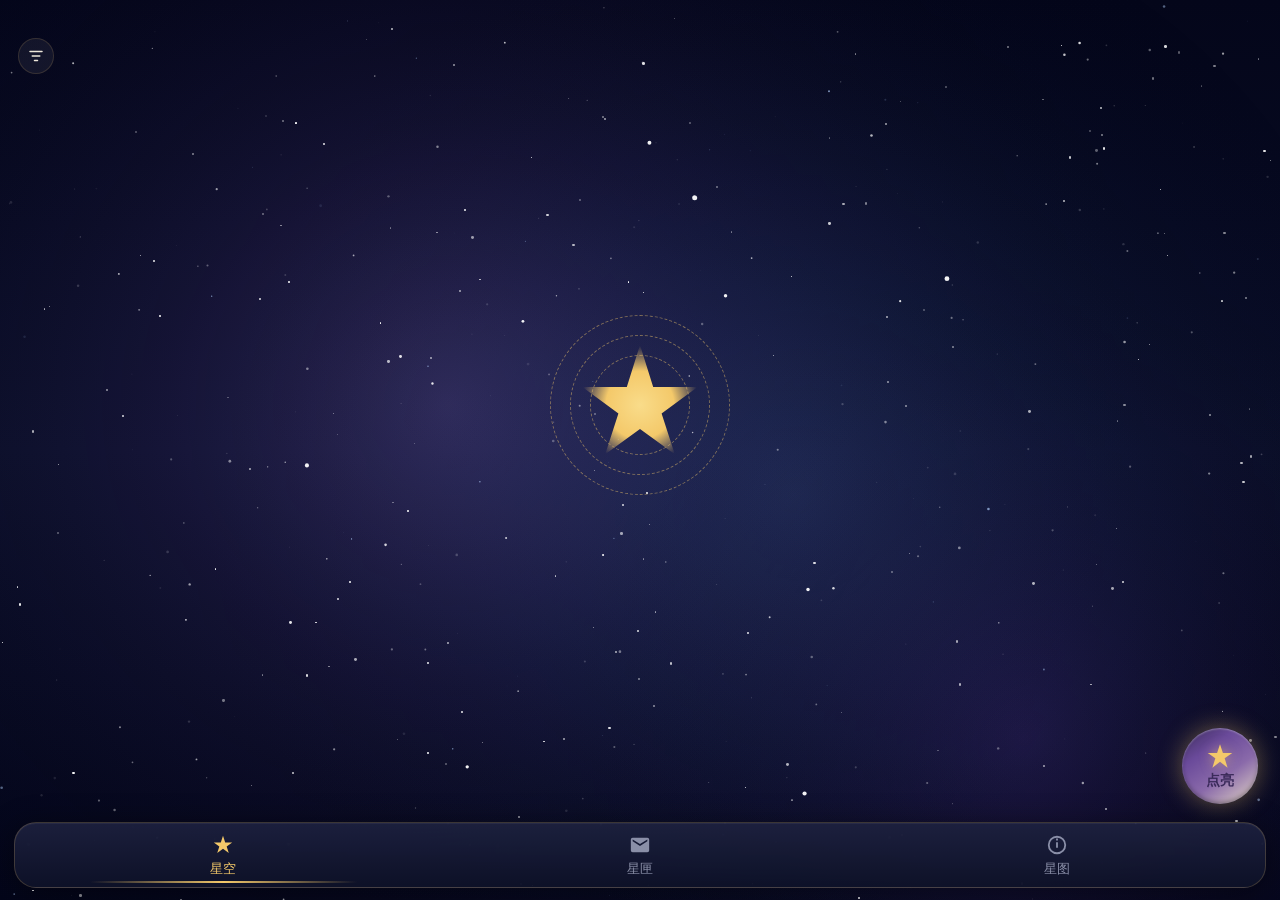
==== commit 9b6f4c3e: "Add files via upload" ====
--- a/index.html
+++ b/index.html
@@ -11,7 +11,7 @@
   <link rel="icon" href="icon.svg" type="image/svg+xml">
   <link rel="apple-touch-icon" href="icon.svg">
   <link rel="manifest" href="manifest.webmanifest">
-  <link rel="stylesheet" href="css/style.css?v=20260919QA">
+  <link rel="stylesheet" href="css/style.css?v=20260920QB">
 </head>
 <body>
   <!-- ============ 星空首页 ============ -->
@@ -160,9 +160,9 @@
 
   <input type="file" id="file-image" accept="image/*" multiple hidden>
 
-  <script src="js/data.js?v=20260919QA"></script>
-  <script src="js/db.js?v=20260919QA"></script>
-  <script src="js/app.js?v=20260919QA"></script>
+  <script src="js/data.js?v=20260920QB"></script>
+  <script src="js/db.js?v=20260920QB"></script>
+  <script src="js/app.js?v=20260920QB"></script>
   <script>
     if ('serviceWorker' in navigator) {
       window.addEventListener('load', function () {
--- a/css/style.css
+++ b/css/style.css
@@ -1,7 +1,9 @@
 /* ============ 星语 V2 · 完全对齐参考图 ============ */
-@import url('https://fonts.loli.net/css2?family=Caveat:wght@400;500;600;700&family=Noto+Serif+SC:wght@300;500;700&display=swap');
+@import url('https://fonts.loli.net/css2?family=Caveat:wght@400;500;600;700&family=Noto+Serif+SC:wght@300;500;700&family=ZCOOL+KuaiLe&display=swap');
 
 :root {
+  /* 顶部安全区：刘海/挖孔机型用系统值，其余机型保底 24px（状态栏高度） */
+  --sat: max(env(safe-area-inset-top, 0px), 24px);
   --bg-0: #080c18;
   --bg-1: #0e1328;
   --gold: #f4c96a;
@@ -45,7 +47,7 @@
   position: relative; z-index: 10;
   display: flex; align-items: center; justify-content: space-between;
   padding: 14px 18px 6px;
-  padding-top: calc(env(safe-area-inset-top) + 14px);
+  padding-top: calc(var(--sat) + 14px);
 }
 /* 标题组：— 星语 —（与星图页标题同款） */
 .tb-title-wrap {
@@ -233,8 +235,9 @@
 /* ============ 写信 Sheet ============ */
 .compose-sheet {
   position: absolute; left: 0; right: 0; top: 0; bottom: 0;
+  display: flex; flex-direction: column;
   padding: 48px 20px 22px;
-  padding-bottom: calc(22px + env(safe-area-inset-bottom));
+  padding-bottom: calc(22px + env(safe-area-inset-bottom) + var(--kbd, 0px));
   background: linear-gradient(180deg, rgba(18,22,48,0.98), rgba(10,14,32,0.98));
   backdrop-filter: blur(24px);
   border: none;
@@ -261,7 +264,7 @@
 }
 .cs-close {
   position: absolute;
-  top: calc(env(safe-area-inset-top) + 10px); right: 12px;
+  top: calc(var(--sat) + 10px); right: 12px;
   background: rgba(244,201,106,0.12);
   border: none; border-radius: 50%;
   width: 32px; height: 32px;
@@ -269,6 +272,7 @@
   z-index: 2;
 }
 .cs-title {
+  flex-shrink: 0;
   font-family: 'Noto Serif SC', serif;
   font-size: 22px; font-weight: 500;
   text-align: center;
@@ -277,8 +281,10 @@
   letter-spacing: 6px;
 }
 
-/* 纸感输入框 */
+/* 纸感输入框（弹性吃掉多余空间，点亮按钮因此永远沉底） */
 .paper-input {
+  flex: 1 1 auto; min-height: 150px;
+  display: flex;
   background: linear-gradient(180deg, #f9f0d8 0%, #f2e8cc 100%);
   border-radius: 12px;
   padding: 14px 16px 10px;
@@ -286,13 +292,13 @@
   position: relative;
 }
 .paper-input textarea {
-  display: block; width: 100%;
+  flex: 1; display: block; width: 100%;
   border: none; outline: none; resize: none;
   background: transparent;
   font-family: 'Noto Serif SC', serif;
   font-size: 16px; line-height: 1.8;
   color: #2a2a2a;
-  min-height: 130px;
+  min-height: 0;
   background-image: repeating-linear-gradient(
     0deg, transparent 0, transparent 28px,
     rgba(180,160,100,0.25) 28px, rgba(180,160,100,0.25) 29px
@@ -302,6 +308,7 @@
 
 /* 心情按钮：圆形 + 5角星 SVG（不是 emoji） */
 .cs-moods {
+  flex-shrink: 0;
   display: flex; justify-content: space-between; gap: 4px;
   margin-top: 18px;
 }
@@ -340,7 +347,7 @@
 .cs-mood-btn.selected .mood-name { color: var(--gold); }
 
 /* 标签 */
-.cs-tags { display: flex; flex-wrap: nowrap; gap: 8px; margin-top: 14px; }
+.cs-tags { flex-shrink: 0; display: flex; flex-wrap: nowrap; gap: 8px; margin-top: 14px; }
 .cs-tags button {
   flex: 1 1 0; min-width: 0;
   font-family: 'Noto Serif SC', serif; font-size: 14px;
@@ -358,7 +365,7 @@
   color: var(--gold);
 }
 
-.cs-actions { display: flex; gap: 10px; align-items: center; margin-top: 20px; }
+.cs-actions { flex-shrink: 0; display: flex; gap: 10px; align-items: center; margin-top: 20px; }
 .sh-btn {
   width: 42px; height: 42px; border-radius: 50%;
   border: 1px solid rgba(244,201,106,0.18);
@@ -410,6 +417,11 @@
   border-radius: 10px; background: rgba(20,24,48,0.7); cursor: pointer; color: var(--gold);
 }
 .da-btn.danger { background: rgba(200,60,60,0.1); border-color: rgba(200,60,60,0.4); color: #f88; }
+.da-btn.gold {
+  background: linear-gradient(180deg, rgba(244,201,106,0.22), rgba(244,201,106,0.1));
+  border-color: rgba(244,201,106,0.6); color: var(--gold);
+  font-weight: 700;
+}
 
 /* ============ 面板（收集/星图） ============ */
 .panel {
@@ -427,7 +439,7 @@
 @keyframes panelIn { from { opacity: 0; transform: translateY(20px); } }
 .panel-header {
   padding: 20px 22px 12px;
-  padding-top: calc(env(safe-area-inset-top) + 20px);
+  padding-top: calc(var(--sat) + 20px);
   text-align: left;
 }
 .panel-header h2 {
@@ -458,7 +470,104 @@
 
 /* ============ 收集页 · 堆叠玻璃卡片 ============ */
 .collect-wrap { padding: 8px 18px 120px; }
-#box-list { padding: 8px 18px 120px; }
+#box-list { padding: 14px 18px 120px; }
+
+/* 月份头部（吸顶：年份小字 + 月份大字 + 月份选择按钮）
+   顶部预留刘海安全区；背景由上向下渐隐，与星空自然融合，不做生硬横带 */
+#box-month-head {
+  position: sticky; top: 0; z-index: 20;
+  display: flex; align-items: center; justify-content: space-between;
+  padding: calc(var(--sat) + 10px) 22px 14px;
+  background: linear-gradient(180deg, rgba(8,12,24,0.78) 0%, rgba(8,12,24,0.55) 55%, rgba(8,12,24,0) 100%);
+  backdrop-filter: blur(8px);
+  -webkit-backdrop-filter: blur(8px);
+}
+.bm-title { display: flex; align-items: baseline; gap: 9px; }
+#bm-year { font-size: 14px; color: var(--text-soft); letter-spacing: 1px; }
+#bm-mon {
+  font-family: 'Noto Serif SC', serif;
+  font-size: 31px; font-weight: 600; color: var(--gold);
+  line-height: 1;
+}
+.bm-picker {
+  width: 38px; height: 38px; border-radius: 11px;
+  display: flex; align-items: center; justify-content: center;
+  background: rgba(255,255,255,0.05);
+  border: 1px solid rgba(244,201,106,0.25);
+  color: var(--gold); cursor: pointer;
+}
+.bm-picker svg { width: 19px; height: 19px; }
+.bm-picker.active { background: rgba(244,201,106,0.22); }
+
+/* 月份跳转浮层：年份条 + 12月格子 */
+#bm-pop { position: fixed; inset: 0; z-index: 60; }
+#bm-pop-mask { position: absolute; inset: 0; background: rgba(2,4,12,0.5); }
+#bm-pop-card {
+  position: absolute; top: calc(var(--sat) + 54px); right: 18px;
+  width: 278px;
+  padding: 13px 14px 15px;
+  background: linear-gradient(165deg, #1a2148, #0f142e);
+  border: 1px solid rgba(244,201,106,0.32);
+  border-radius: 16px;
+  box-shadow: 0 14px 44px rgba(0,0,0,0.55);
+}
+
+/* 年份条：紧凑胶囊，JS 按视口宽度加对称留白，保证可见的三个整体居中；
+   滚动吸附到每一个胶囊，停止时正对的三个居中 */
+#bmp-years {
+  display: flex; flex-wrap: nowrap;
+  gap: 6px;
+  overflow-x: auto; margin-bottom: 12px;
+  -webkit-overflow-scrolling: touch;
+  scrollbar-width: none;
+  scroll-snap-type: x proximity;
+}
+#bmp-years::-webkit-scrollbar { display: none; }
+.bmp-year {
+  flex: 0 0 auto;
+  scroll-snap-align: center;
+  padding: 6px 18px; border-radius: 999px; cursor: pointer;
+  font-family: 'Noto Serif SC', serif; font-size: 14px;
+  color: var(--text-soft);
+  border: 1px solid transparent;
+}
+.bmp-year.active {
+  color: var(--gold);
+  border-color: rgba(244,201,106,0.45);
+  background: rgba(244,201,106,0.1);
+}
+
+/* 12月格子：4行3列 */
+#bmp-months {
+  display: grid; grid-template-columns: repeat(3, 1fr);
+  gap: 8px;
+}
+.bmp-cell {
+  position: relative;
+  height: 50px; border-radius: 11px; cursor: pointer;
+  display: flex; align-items: center; justify-content: center;
+  font-family: 'Noto Serif SC', serif; font-size: 16px;
+  color: rgba(200,205,230,0.3);
+  background: rgba(255,255,255,0.03);
+  border: 1px solid rgba(255,255,255,0.06);
+}
+.bmp-cell.has {
+  color: var(--text-soft);
+  background: rgba(244,201,106,0.06);
+  border-color: rgba(244,201,106,0.25);
+}
+.bmp-cell.active {
+  color: var(--gold); font-weight: 600;
+  background: rgba(244,201,106,0.16);
+  border-color: rgba(244,201,106,0.65);
+  box-shadow: 0 0 14px rgba(244,201,106,0.25);
+}
+.bmp-cell .bmp-dot {
+  position: absolute; bottom: 6px; left: 50%; transform: translateX(-50%);
+  width: 4px; height: 4px; border-radius: 50%;
+  background: var(--gold); opacity: 0.75;
+}
+.bmp-cell.active .bmp-dot { display: none; }
 
 /* 单张堆叠卡片 */
 .collect-card {
@@ -558,7 +667,7 @@
 .chart-header {
   position: relative;
   display: flex; align-items: center; justify-content: center; gap: 16px;
-  padding: calc(env(safe-area-inset-top) + 20px) 20px 14px;
+  padding: calc(var(--sat) + 20px) 20px 14px;
 }
 .chart-header h2 {
   font-family: 'Noto Serif SC', serif;
@@ -577,7 +686,7 @@
 /* 左上角退出键 */
 .chart-back {
   position: absolute; left: 18px;
-  top: calc(env(safe-area-inset-top) + 22px);
+  top: calc(var(--sat) + 22px);
 }
 
 .chart-body { padding: 2px 0 150px; }
@@ -775,3 +884,69 @@
   .fab-add { width: 68px; height: 68px; right: 18px; bottom: 90px; }
   .fab-star { width: 24px; height: 24px; }
 }
+
+/* ============ 星语卡预览弹层 ============ */
+.cardview-sheet {
+  position: absolute; left: 12px; right: 12px; bottom: 16px;
+  padding: 20px 18px;
+  padding-bottom: calc(20px + env(safe-area-inset-bottom));
+  background: linear-gradient(180deg, rgba(22,28,56,0.98), rgba(12,16,36,0.99));
+  border: 1.5px solid var(--glass-brd);
+  border-radius: 24px;
+  box-shadow: 0 0 40px rgba(244,201,106,0.12);
+  animation: sheetUp 0.3s cubic-bezier(0.34,1.56,0.64,1);
+  max-height: 90vh;
+  display: flex; flex-direction: column; align-items: center;
+}
+.cv-close {
+  position: absolute; top: 12px; right: 14px;
+  background: rgba(244,201,106,0.12); border: none; border-radius: 50%;
+  width: 32px; height: 32px; color: var(--gold); font-size: 15px; cursor: pointer;
+}
+.cv-title {
+  font-family: 'Noto Serif SC', serif; font-size: 19px; font-weight: 500;
+  color: var(--gold); letter-spacing: 6px; padding-left: 6px;
+  margin-bottom: 14px;
+}
+.cv-preview {
+  width: 100%; max-height: 46vh;
+  display: flex; justify-content: center;
+  border-radius: 14px; overflow: hidden;
+}
+.cv-preview img {
+  max-width: 100%; max-height: 46vh; width: auto;
+  border-radius: 14px;
+  box-shadow: 0 6px 24px rgba(0,0,0,0.45);
+  -webkit-touch-callout: default; /* iOS 长按可保存 */
+}
+.cv-styles { display: flex; flex-wrap: wrap; justify-content: center; gap: 10px; margin: 16px 0 14px; }
+.cv-style {
+  font-family: 'Noto Serif SC', serif; font-size: 14px;
+  padding: 8px 18px; border-radius: 999px; cursor: pointer;
+  background: rgba(20,24,48,0.7);
+  border: 1px solid rgba(244,201,106,0.2);
+  color: var(--text-soft);
+}
+.cv-style.active {
+  background: rgba(244,201,106,0.18);
+  border-color: var(--gold-dim); color: var(--gold);
+}
+.cv-save {
+  width: 100%;
+  font-family: 'Noto Serif SC', serif; font-size: 18px; font-weight: 700;
+  letter-spacing: 8px; padding-left: 8px;
+  padding: 14px; border-radius: 14px; cursor: pointer;
+  color: #2a2110;
+  border: 1px solid var(--gold);
+  background: linear-gradient(180deg, #f7d483, #e0ac4c);
+  box-shadow: 0 4px 18px rgba(244,201,106,0.3);
+}
+.cv-save:active { transform: scale(0.98); }
+.cv-tip {
+  margin-top: 10px; font-size: 12px;
+  color: var(--text-soft); text-align: center;
+}
+@media (max-width: 360px) {
+  .cv-style { font-size: 13px; padding: 7px 13px; }
+  .cv-styles { gap: 7px; }
+}
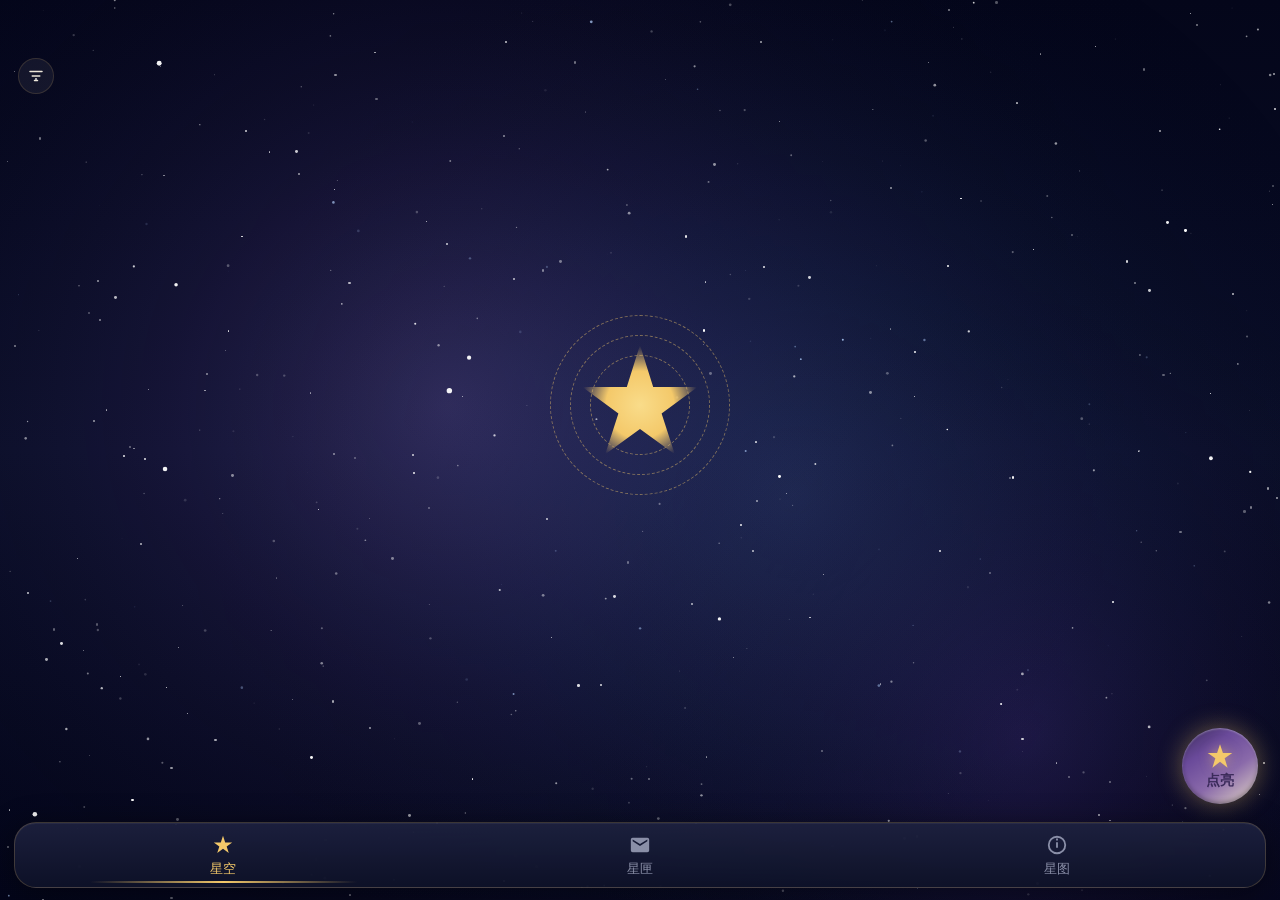
==== commit bfa7dba5: "Add files via upload" ====
--- a/index.html
+++ b/index.html
@@ -11,7 +11,7 @@
   <link rel="icon" href="icon.svg" type="image/svg+xml">
   <link rel="apple-touch-icon" href="icon.svg">
   <link rel="manifest" href="manifest.webmanifest">
-  <link rel="stylesheet" href="css/style.css?v=20260920QB">
+  <link rel="stylesheet" href="css/style.css?v=20260920QC">
 </head>
 <body>
   <!-- ============ 星空首页 ============ -->
@@ -160,9 +160,9 @@
 
   <input type="file" id="file-image" accept="image/*" multiple hidden>
 
-  <script src="js/data.js?v=20260920QB"></script>
-  <script src="js/db.js?v=20260920QB"></script>
-  <script src="js/app.js?v=20260920QB"></script>
+  <script src="js/data.js?v=20260920QC"></script>
+  <script src="js/db.js?v=20260920QC"></script>
+  <script src="js/app.js?v=20260920QC"></script>
   <script>
     if ('serviceWorker' in navigator) {
       window.addEventListener('load', function () {
--- a/css/style.css
+++ b/css/style.css
@@ -2,8 +2,8 @@
 @import url('https://fonts.loli.net/css2?family=Caveat:wght@400;500;600;700&family=Noto+Serif+SC:wght@300;500;700&family=ZCOOL+KuaiLe&display=swap');
 
 :root {
-  /* 顶部安全区：刘海/挖孔机型用系统值，其余机型保底 24px（状态栏高度） */
-  --sat: max(env(safe-area-inset-top, 0px), 24px);
+  /* 顶部安全区：刘海/挖孔机型用系统值；保底 44px，兼容浏览器全屏模式下不上报安全区、内容顶到状态栏的情况 */
+  --sat: max(env(safe-area-inset-top, 0px), 44px);
   --bg-0: #080c18;
   --bg-1: #0e1328;
   --gold: #f4c96a;
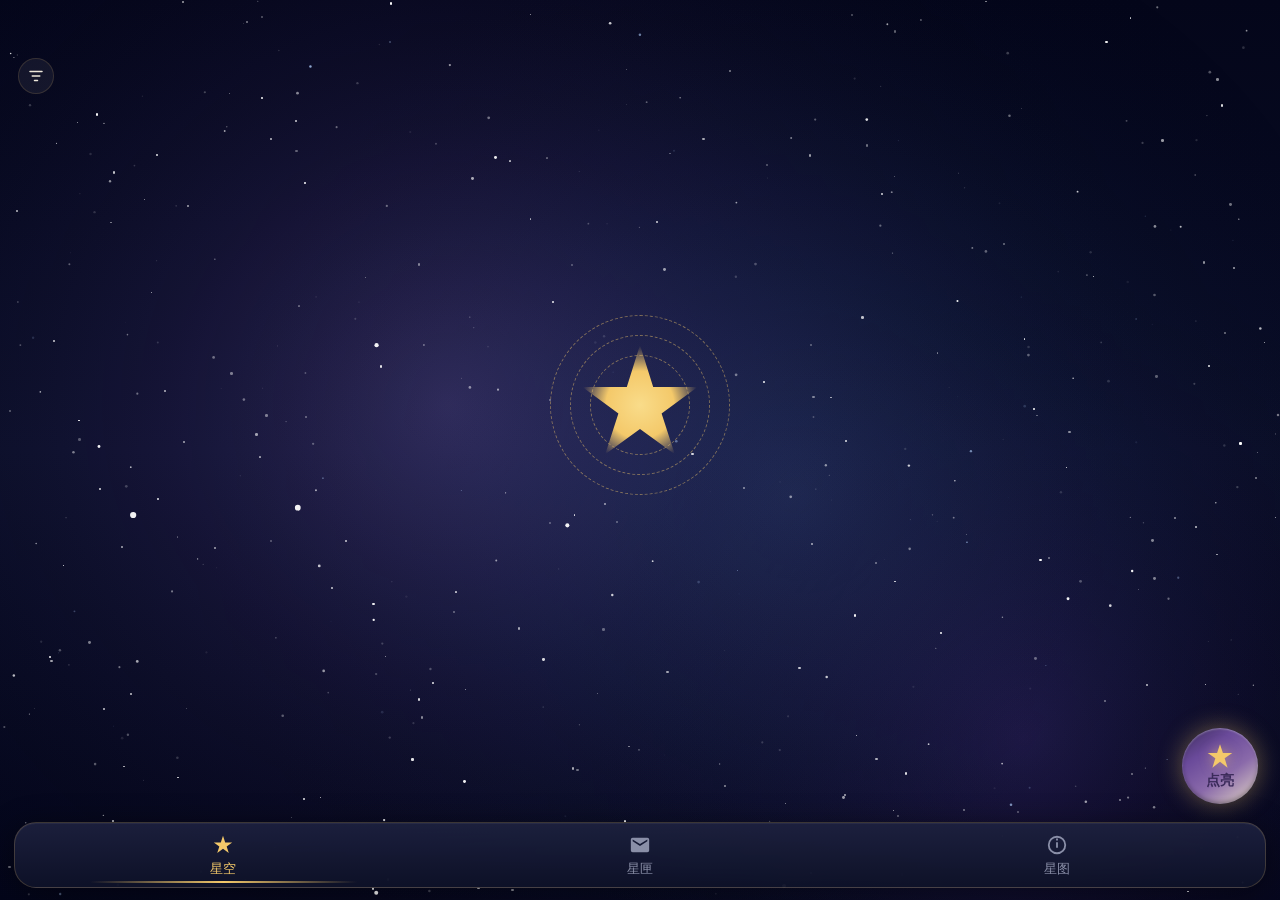
==== commit 7053ee17: "Add files via upload" ====
--- a/index.html
+++ b/index.html
@@ -8,10 +8,14 @@
   <meta name="apple-mobile-web-app-status-bar-style" content="black-translucent">
   <meta name="apple-mobile-web-app-title" content="星语">
   <title>星语</title>
+  <link rel="icon" href="favicon.ico" sizes="any">
+  <link rel="shortcut icon" href="favicon.ico">
   <link rel="icon" href="icon.svg" type="image/svg+xml">
-  <link rel="apple-touch-icon" href="icon.svg">
+  <link rel="icon" type="image/png" sizes="192x192" href="icon-192.png">
+  <link rel="apple-touch-icon" sizes="180x180" href="icon-180.png">
+  <link rel="apple-touch-icon-precomposed" sizes="180x180" href="icon-180.png">
   <link rel="manifest" href="manifest.webmanifest">
-  <link rel="stylesheet" href="css/style.css?v=20260920QC">
+  <link rel="stylesheet" href="css/style.css?v=20260920QE">
 </head>
 <body>
   <!-- ============ 星空首页 ============ -->
@@ -160,9 +164,9 @@
 
   <input type="file" id="file-image" accept="image/*" multiple hidden>
 
-  <script src="js/data.js?v=20260920QC"></script>
-  <script src="js/db.js?v=20260920QC"></script>
-  <script src="js/app.js?v=20260920QC"></script>
+  <script src="js/data.js?v=20260920QE"></script>
+  <script src="js/db.js?v=20260920QE"></script>
+  <script src="js/app.js?v=20260920QE"></script>
   <script>
     if ('serviceWorker' in navigator) {
       window.addEventListener('load', function () {
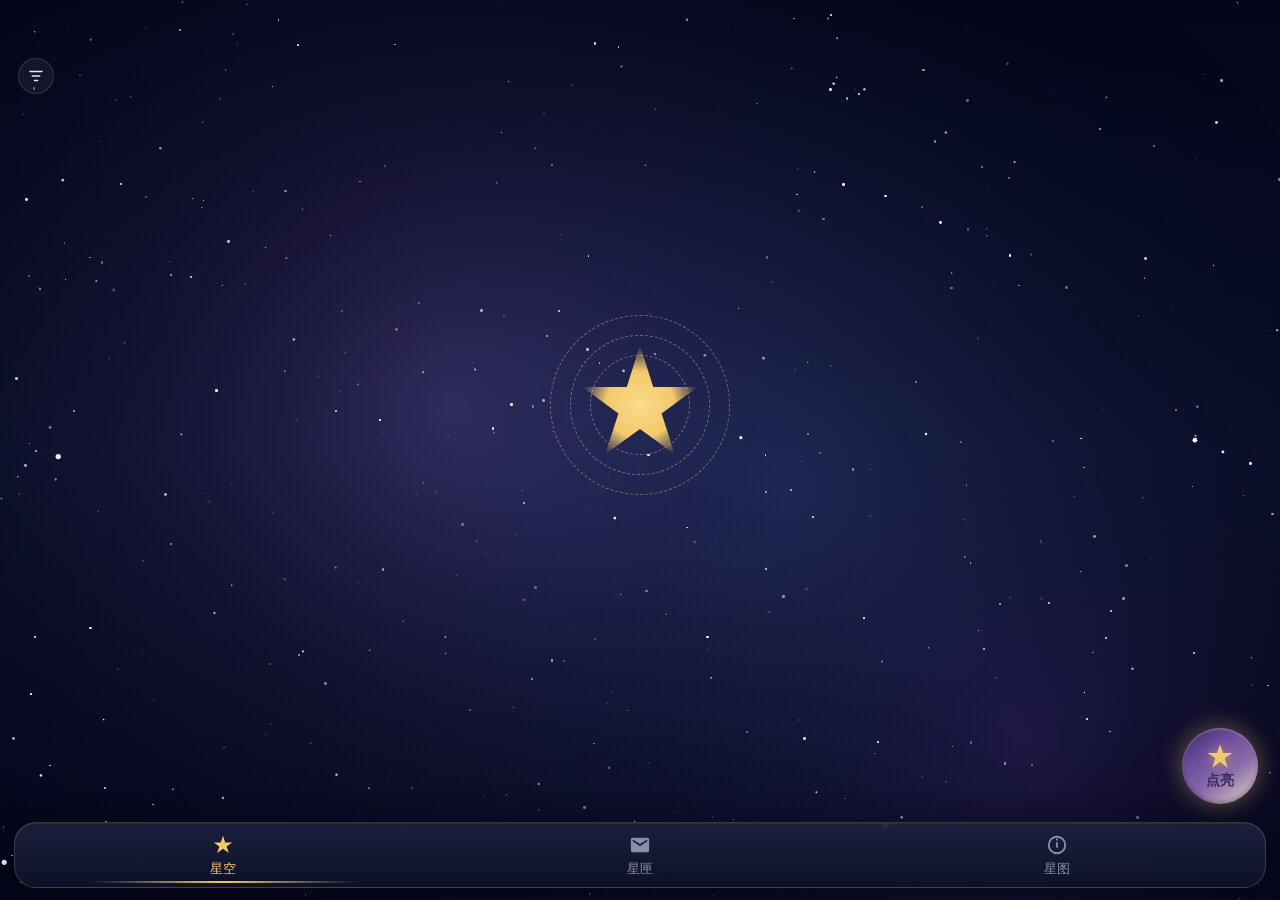
==== commit 77837994: "Add files via upload" ====
--- a/index.html
+++ b/index.html
@@ -1,4 +1,4 @@
-﻿<!DOCTYPE html>
+<!DOCTYPE html>
 <html lang="zh-CN">
 <head>
   <meta charset="UTF-8">
@@ -15,7 +15,7 @@
   <link rel="apple-touch-icon" sizes="180x180" href="icon-180.png">
   <link rel="apple-touch-icon-precomposed" sizes="180x180" href="icon-180.png">
   <link rel="manifest" href="manifest.webmanifest">
-  <link rel="stylesheet" href="css/style.css?v=20260920QE">
+  <link rel="stylesheet" href="css/style.css?v=20260920QH">
 </head>
 <body>
   <!-- ============ 星空首页 ============ -->
@@ -152,6 +152,12 @@
     </div>
   </div>
 
+  <!-- ============ 图片查看层 ============ -->
+  <div id="img-view" hidden>
+    <div class="iv-scroll" id="iv-scroll"></div>
+    <button class="iv-close" id="imgview-close" aria-label="关闭">✕</button>
+  </div>
+
   <!-- Toast -->
   <div id="toast" class="toast"></div>
 
@@ -164,9 +170,9 @@
 
   <input type="file" id="file-image" accept="image/*" multiple hidden>
 
-  <script src="js/data.js?v=20260920QE"></script>
-  <script src="js/db.js?v=20260920QE"></script>
-  <script src="js/app.js?v=20260920QE"></script>
+  <script src="js/data.js?v=20260920QH"></script>
+  <script src="js/db.js?v=20260920QH"></script>
+  <script src="js/app.js?v=20260920QH"></script>
   <script>
     if ('serviceWorker' in navigator) {
       window.addEventListener('load', function () {
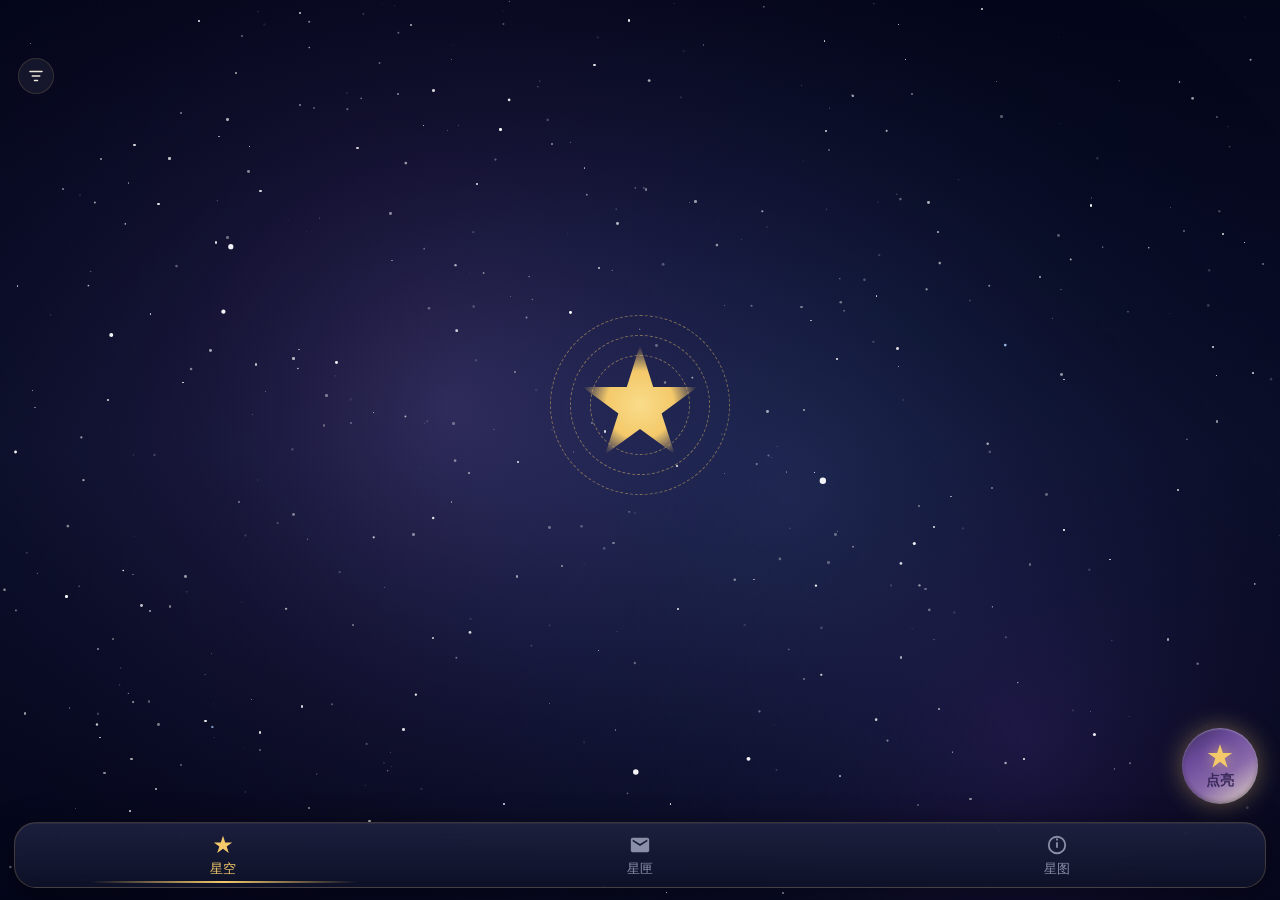
==== commit c41c42d6: "Add files via upload" ====
--- a/index.html
+++ b/index.html
@@ -15,7 +15,7 @@
   <link rel="apple-touch-icon" sizes="180x180" href="icon-180.png">
   <link rel="apple-touch-icon-precomposed" sizes="180x180" href="icon-180.png">
   <link rel="manifest" href="manifest.webmanifest">
-  <link rel="stylesheet" href="css/style.css?v=20260920QH">
+  <link rel="stylesheet" href="css/style.css?v=20260920QJ">
 </head>
 <body>
   <!-- ============ 星空首页 ============ -->
@@ -170,9 +170,9 @@
 
   <input type="file" id="file-image" accept="image/*" multiple hidden>
 
-  <script src="js/data.js?v=20260920QH"></script>
-  <script src="js/db.js?v=20260920QH"></script>
-  <script src="js/app.js?v=20260920QH"></script>
+  <script src="js/data.js?v=20260920QJ"></script>
+  <script src="js/db.js?v=20260920QJ"></script>
+  <script src="js/app.js?v=20260920QJ"></script>
   <script>
     if ('serviceWorker' in navigator) {
       window.addEventListener('load', function () {
--- a/css/style.css
+++ b/css/style.css
@@ -950,3 +950,27 @@
   .cv-style { font-size: 13px; padding: 7px 13px; }
   .cv-styles { gap: 7px; }
 }
+
+/* ============ 图片查看层 ============ */
+#img-view {
+  position: fixed; inset: 0; z-index: 45;
+  background: rgba(4,7,20,0.96);
+}
+#img-view[hidden] { display: none; }
+.iv-scroll {
+  width: 100%; height: 100%;
+  display: flex; overflow-x: auto; scroll-snap-type: x mandatory;
+  -webkit-overflow-scrolling: touch;
+  scrollbar-width: none;
+}
+.iv-scroll::-webkit-scrollbar { display: none; }
+.iv-scroll img {
+  flex: 0 0 100%; min-width: 100%; height: 100%;
+  object-fit: contain; scroll-snap-align: center;
+}
+.iv-close {
+  position: absolute; top: calc(14px + var(--sat, 0px)); right: 16px;
+  background: rgba(244,201,106,0.12); border: 1px solid rgba(244,201,106,0.35);
+  border-radius: 50%; width: 38px; height: 38px;
+  color: var(--gold); font-size: 16px; cursor: pointer;
+}
